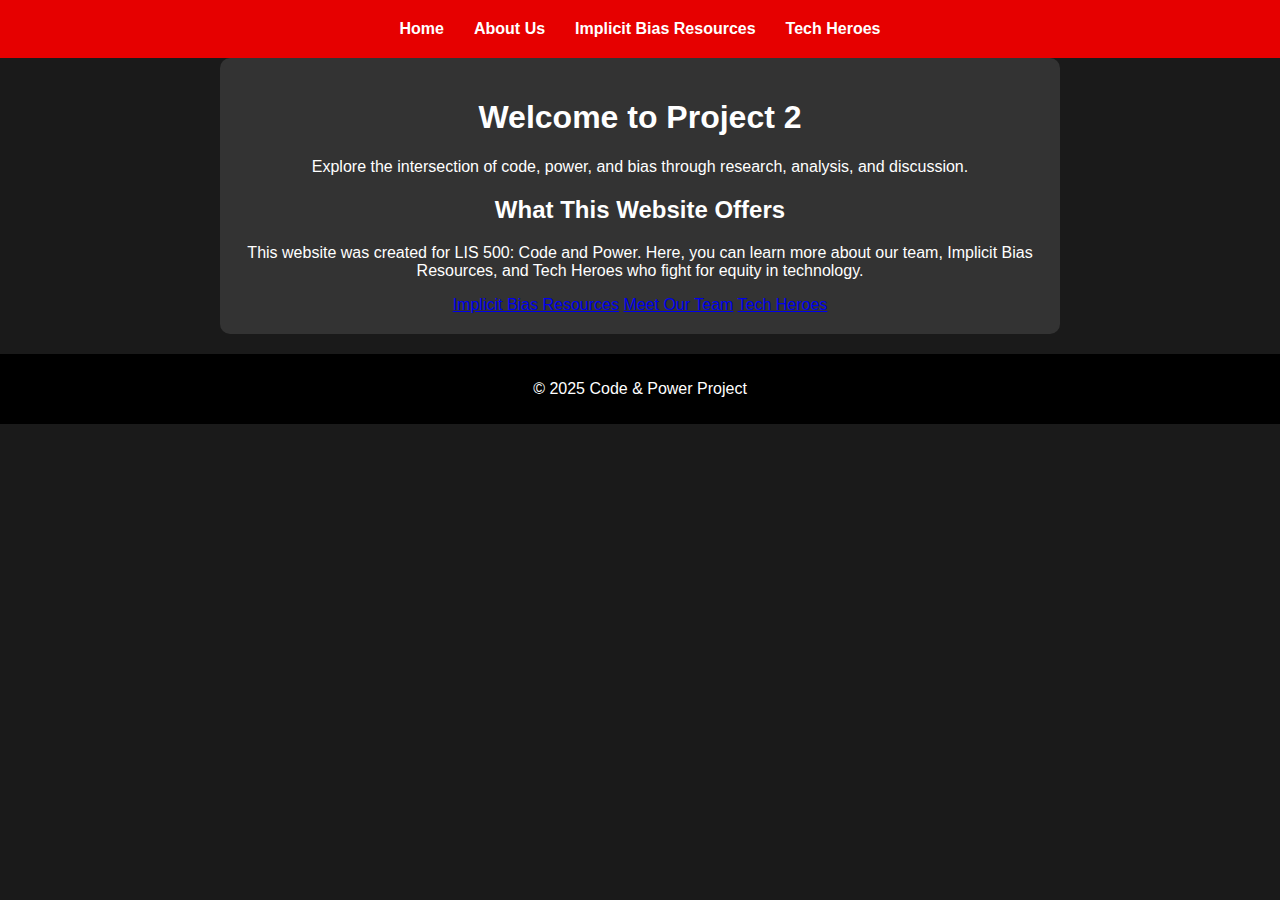
==== about.html @ d2e37087 "Update about.html" ====
<!DOCTYPE html>
<html lang="en">
<head>
    <meta charset="UTF-8">
    <meta name="viewport" content="width=device-width, initial-scale=1.0">
    <title>Welcome to Project 2</title>
    <link rel="stylesheet" href="stylepage.css">
</head>
<body>
    <header>
        <nav>
            <ul>
                <li><a href="index.html">Home</a></li>
                <li><a href="about.html">About Us</a></li>
                <li><a href="resources.html">Implicit Bias Resources</a></li>
                <li><a href="techhero.html">Tech Heroes</a></li>
            </ul>
        </nav>
    </header>

    <main class="home-container">
        <h1>Welcome to Project 2</h1>
        <p>Explore the intersection of code, power, and bias through research, analysis, and discussion.</p>

        <section class="intro-box">
            <h2>What This Website Offers</h2>
            <p>This website was created for LIS 500: Code and Power. Here, you can learn more about our team, 
               Implicit Bias Resources, and Tech Heroes who fight for equity in technology.</p>

            <div class="button-container">
                <a href="resources.html" class="info-button">Implicit Bias Resources</a>
                <a href="about.html" class="info-button">Meet Our Team</a>
                <a href="techhero.html" class="info-button">Tech Heroes</a>
            </div>
        </section>
    </main>

    <footer>
        <p>&copy; 2025 Code & Power Project</p>
    </footer>
</body>
</html>
---- stylepage.css ----
/* Global Styles */
body {
    font-family: Arial, sans-serif;
    margin: 0;
    padding: 0;
    background-color: #1a1a1a; /* Dark background for contrast */
    color: #ffffff; /* White text for readability */
    text-align: center;
}

/* Header */
header {
    background: #e60000;
    color: white;
    padding: 20px;
    text-align: center;
}

/* Navigation */
nav ul {
    list-style: none;
    padding: 0;
    margin: 0;
    display: flex;
    justify-content: center;
}

nav ul li {
    display: inline;
    margin: 0 15px;
}

nav ul li a {
    color: white;
    text-decoration: none;
    font-weight: bold;
}

/* Main Content */
main {
    max-width: 800px;
    margin: auto;
    padding: 20px;
    background: #333333; /* Dark grey container */
    border-radius: 10px;
}

/* Images */
img {
    max-width: 20%;
    height: auto;
    display: block;
    margin: 20px auto;
    border-radius: 10px;
}



/* Footer */
footer {
    background: black;
    color: white;
    text-align: center;
    padding: 10px;
    margin-top: 20px;
}

/* Button Styles */
button, a.button {
    background: #e60000;
    color: white;
    padding: 10px 20px;
    border: none;
    border-radius: 5px;
    cursor: pointer;
    text-decoration: none;
    display: inline-block;
    margin-top: 15px;
}

button:hover, a.button:hover {
    background: #ff3333;
}
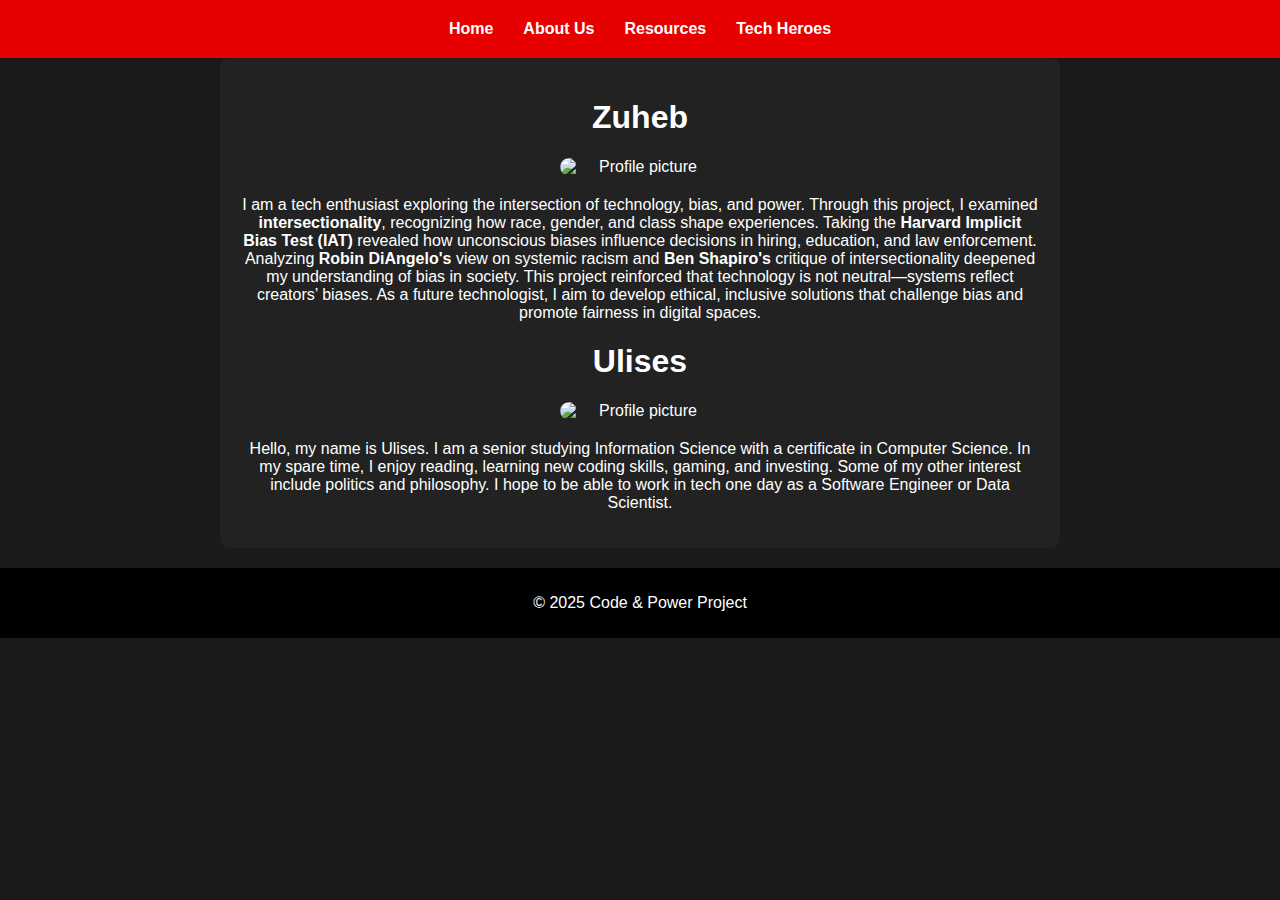
==== commit 21806c8e: "Add files via upload" ====
--- a/about.html
+++ b/about.html
@@ -3,8 +3,8 @@
 <head>
     <meta charset="UTF-8">
     <meta name="viewport" content="width=device-width, initial-scale=1.0">
-    <title>Welcome to Project 2</title>
-    <link rel="stylesheet" href="stylepage.css">
+    <title>About Us</title>
+    <link rel="stylesheet" href="./stylepage.css">
 </head>
 <body>
     <header>
@@ -12,26 +12,32 @@
             <ul>
                 <li><a href="index.html">Home</a></li>
                 <li><a href="about.html">About Us</a></li>
-                <li><a href="resources.html">Implicit Bias Resources</a></li>
+                <li><a href="resources.html">Resources</a></li>
                 <li><a href="techhero.html">Tech Heroes</a></li>
             </ul>
         </nav>
     </header>
 
-    <main class="home-container">
-        <h1>Welcome to Project 2</h1>
-        <p>Explore the intersection of code, power, and bias through research, analysis, and discussion.</p>
-
-        <section class="intro-box">
-            <h2>What This Website Offers</h2>
-            <p>This website was created for LIS 500: Code and Power. Here, you can learn more about our team, 
-               Implicit Bias Resources, and Tech Heroes who fight for equity in technology.</p>
-
-            <div class="button-container">
-                <a href="resources.html" class="info-button">Implicit Bias Resources</a>
-                <a href="about.html" class="info-button">Meet Our Team</a>
-                <a href="techhero.html" class="info-button">Tech Heroes</a>
-            </div>
+    <main>
+        <section class="about">
+            <h1>Zuheb</h1>
+            <img src="image 1.jpg" alt="Profile picture">
+            <p>
+                I am a tech enthusiast exploring the intersection of technology, bias, and power. Through this project, I examined 
+                <strong>intersectionality</strong>, recognizing how race, gender, and class shape experiences. Taking the 
+                <strong>Harvard Implicit Bias Test (IAT)</strong> revealed how unconscious biases influence decisions in hiring, 
+                education, and law enforcement. Analyzing <strong>Robin DiAngelo's</strong> view on systemic racism and 
+                <strong>Ben Shapiro's</strong> critique of intersectionality deepened my understanding of bias in society. 
+                This project reinforced that technology is not neutral—systems reflect creators’ biases. As a future technologist, 
+                I aim to develop ethical, inclusive solutions that challenge bias and promote fairness in digital spaces.
+            </p>
+            <h1>Ulises</h1>
+            <img src="Ulises.jpg" alt="Profile picture">
+            <p>
+                Hello, my name is Ulises. I am a senior studying Information Science with a certificate in Computer Science. 
+                In my spare time, I enjoy reading, learning new coding skills, gaming, and investing. Some of my other interest 
+                include politics and philosophy. I hope to be able to work in tech one day as a Software Engineer or Data Scientist.
+            </p>
         </section>
     </main>
 
@@ -39,4 +45,4 @@
         <p>&copy; 2025 Code & Power Project</p>
     </footer>
 </body>
-</html>
+</html>--- a/stylepage.css
+++ b/stylepage.css
@@ -41,8 +41,45 @@
     max-width: 800px;
     margin: auto;
     padding: 20px;
-    background: #333333; /* Dark grey container */
+    background: #222222; /* Matching darker background */
     border-radius: 10px;
+}
+
+/* Home Page Specific Styling */
+.home-container h1 {
+    margin-top: 20px;
+    font-size: 2.5em;
+}
+
+/* Adjusted Middle Box Color */
+.intro-box {
+    background-color: #292929; /* Darker grey to match the theme */
+    padding: 20px;
+    margin: 30px auto;
+    border-radius: 10px;
+    width: 60%;
+    max-width: 800px;
+}
+
+/* Button Section */
+.button-container {
+    display: flex;
+    justify-content: center;
+    gap: 15px;
+    margin-top: 20px;
+}
+
+.info-button {
+    background-color: #42b983;
+    color: black;
+    padding: 12px 18px;
+    border-radius: 8px;
+    text-decoration: none;
+    font-weight: bold;
+}
+
+.info-button:hover {
+    background-color: #36a572;
 }
 
 /* Images */
@@ -53,8 +90,6 @@
     margin: 20px auto;
     border-radius: 10px;
 }
-
-
 
 /* Footer */
 footer {
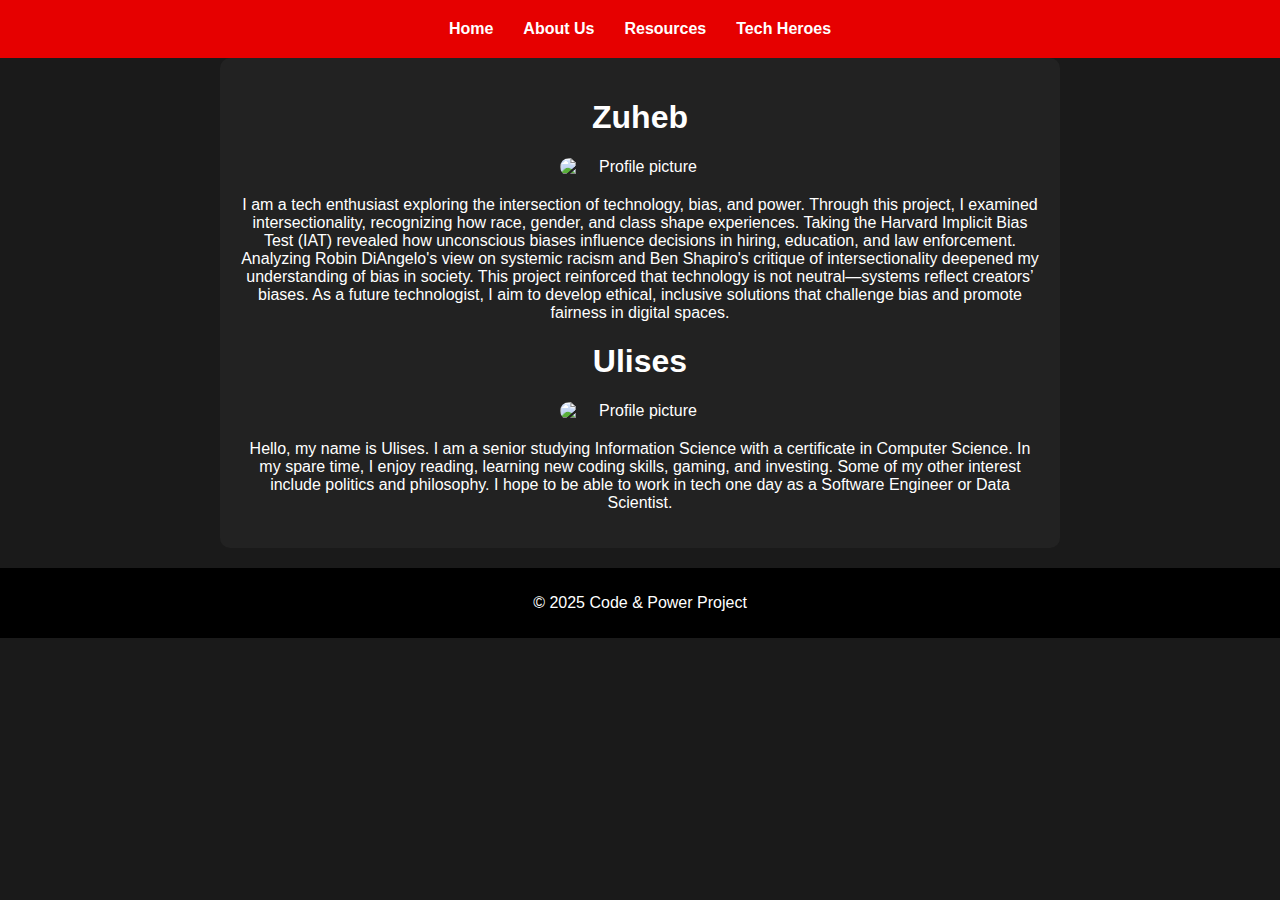
==== commit 0dcca876: "Update about.html" ====
--- a/about.html
+++ b/about.html
@@ -24,10 +24,10 @@
             <img src="image 1.jpg" alt="Profile picture">
             <p>
                 I am a tech enthusiast exploring the intersection of technology, bias, and power. Through this project, I examined 
-                <strong>intersectionality</strong>, recognizing how race, gender, and class shape experiences. Taking the 
-                <strong>Harvard Implicit Bias Test (IAT)</strong> revealed how unconscious biases influence decisions in hiring, 
-                education, and law enforcement. Analyzing <strong>Robin DiAngelo's</strong> view on systemic racism and 
-                <strong>Ben Shapiro's</strong> critique of intersectionality deepened my understanding of bias in society. 
+                intersectionality, recognizing how race, gender, and class shape experiences. Taking the 
+                Harvard Implicit Bias Test (IAT) revealed how unconscious biases influence decisions in hiring, 
+                education, and law enforcement. Analyzing Robin DiAngelo's view on systemic racism and 
+                Ben Shapiro's critique of intersectionality deepened my understanding of bias in society. 
                 This project reinforced that technology is not neutral—systems reflect creators’ biases. As a future technologist, 
                 I aim to develop ethical, inclusive solutions that challenge bias and promote fairness in digital spaces.
             </p>
@@ -45,4 +45,4 @@
         <p>&copy; 2025 Code & Power Project</p>
     </footer>
 </body>
-</html>+</html>
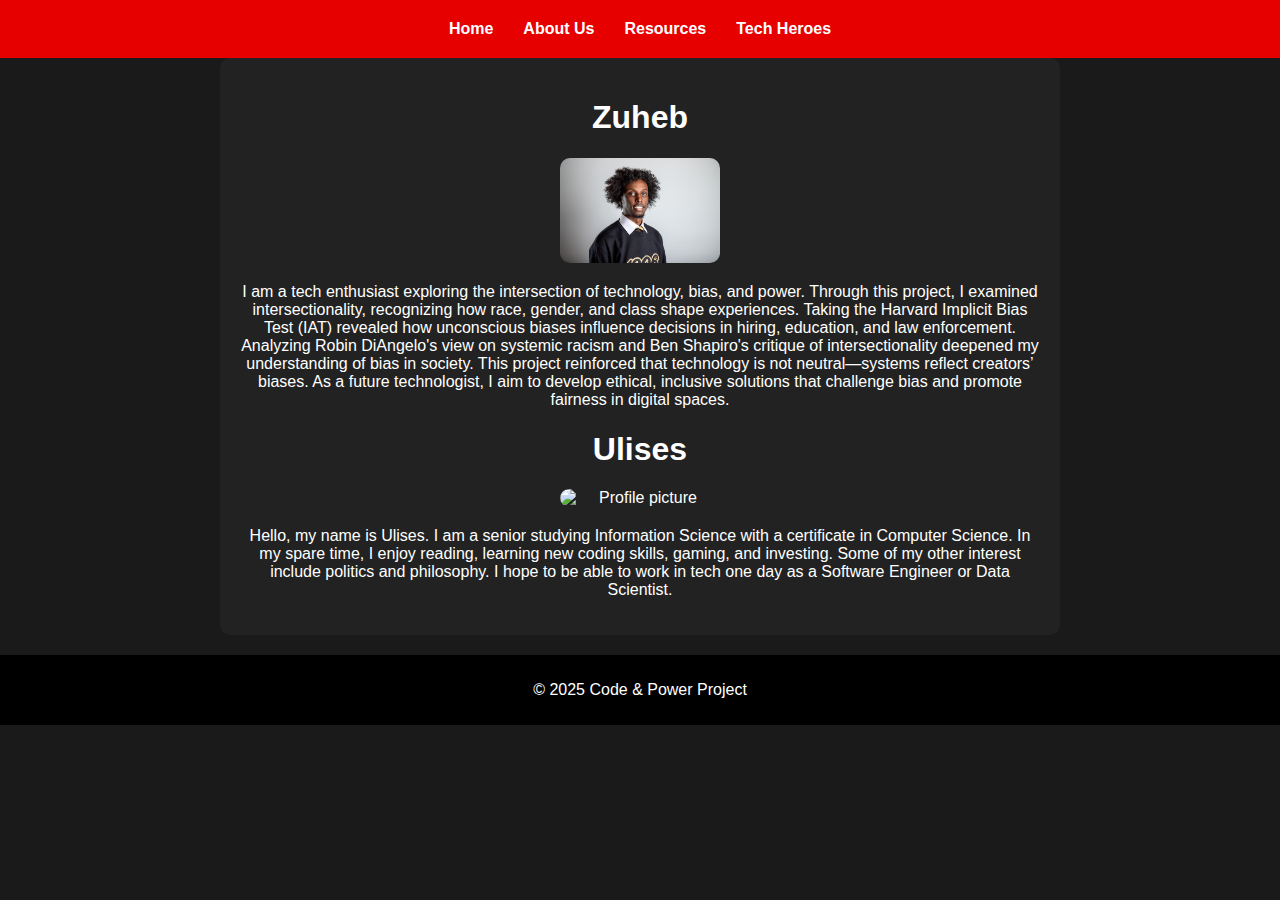
==== commit 3b6d1a17: "Update about.html" ====
--- a/about.html
+++ b/about.html
@@ -21,7 +21,7 @@
     <main>
         <section class="about">
             <h1>Zuheb</h1>
-            <img src="image 1.jpg" alt="Profile picture">
+            <img src="images/IMG_6433.jpg" alt="Profile picture">
             <p>
                 I am a tech enthusiast exploring the intersection of technology, bias, and power. Through this project, I examined 
                 intersectionality, recognizing how race, gender, and class shape experiences. Taking the 
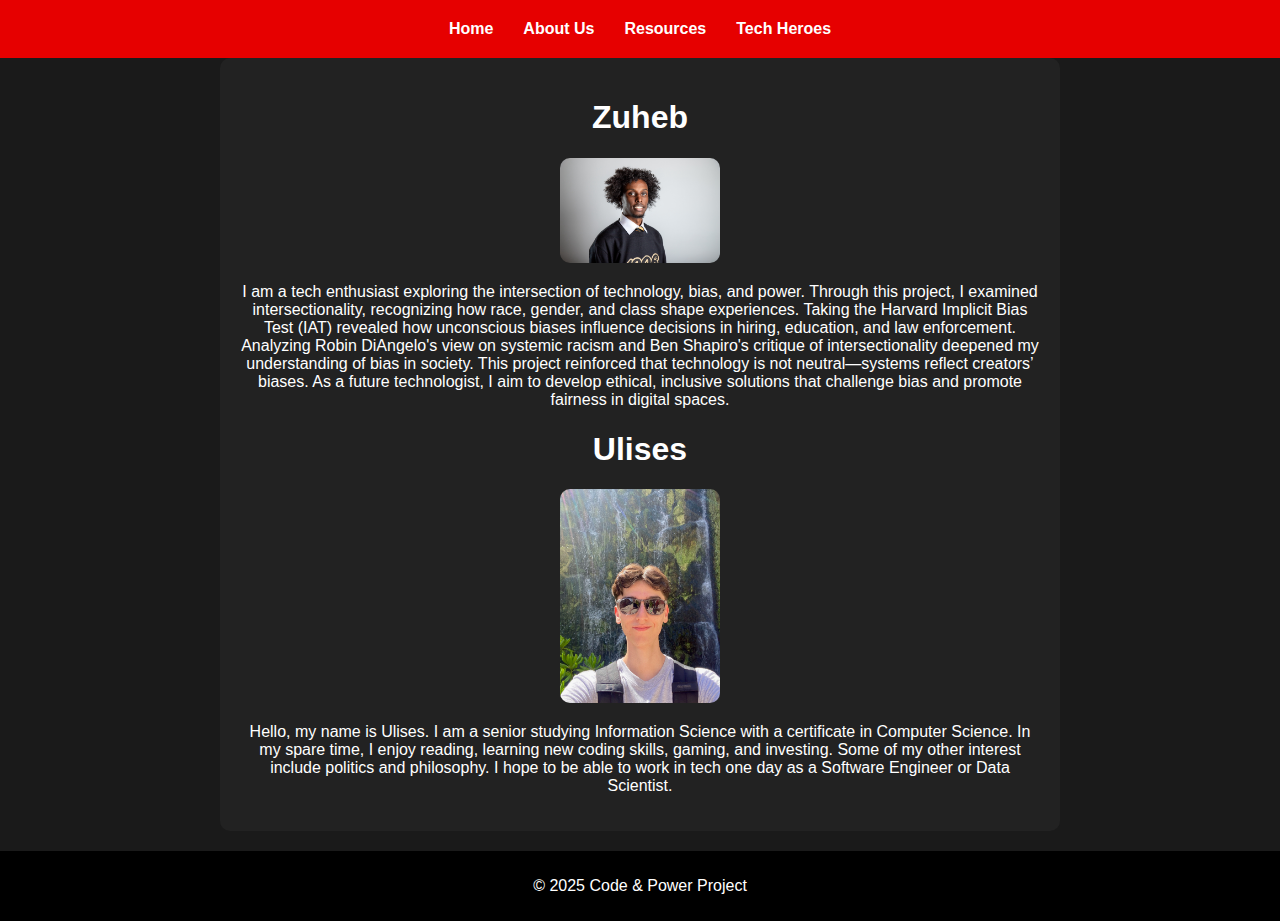
==== commit aef3e499: "Update about.html" ====
--- a/about.html
+++ b/about.html
@@ -32,7 +32,7 @@
                 I aim to develop ethical, inclusive solutions that challenge bias and promote fairness in digital spaces.
             </p>
             <h1>Ulises</h1>
-            <img src="Ulises.jpg" alt="Profile picture">
+            <img src="images/Ulises.jpg" alt="Profile picture">
             <p>
                 Hello, my name is Ulises. I am a senior studying Information Science with a certificate in Computer Science. 
                 In my spare time, I enjoy reading, learning new coding skills, gaming, and investing. Some of my other interest 
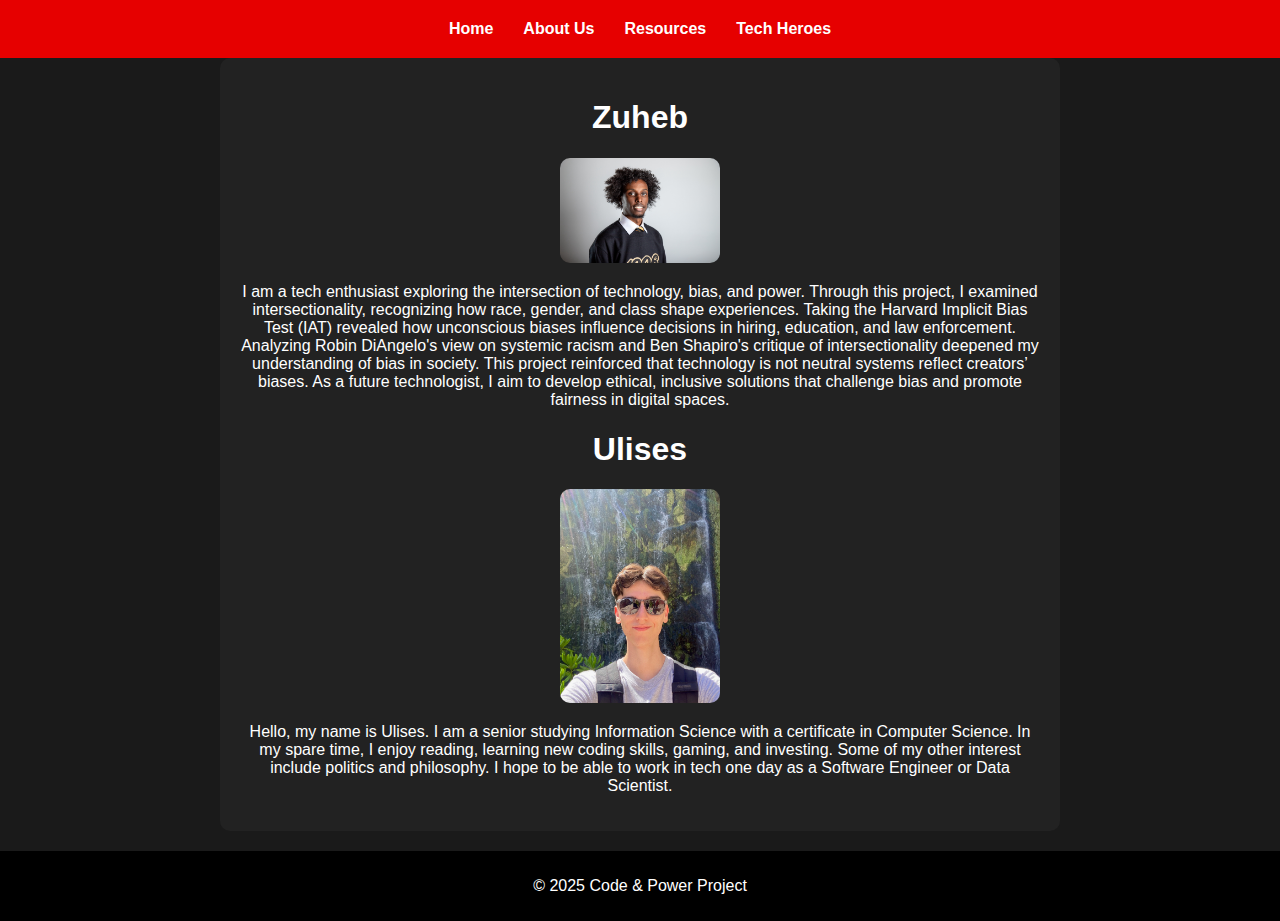
==== commit 97185e85: "Update about.html" ====
--- a/about.html
+++ b/about.html
@@ -28,7 +28,7 @@
                 Harvard Implicit Bias Test (IAT) revealed how unconscious biases influence decisions in hiring, 
                 education, and law enforcement. Analyzing Robin DiAngelo's view on systemic racism and 
                 Ben Shapiro's critique of intersectionality deepened my understanding of bias in society. 
-                This project reinforced that technology is not neutral—systems reflect creators’ biases. As a future technologist, 
+                This project reinforced that technology is not neutral systems reflect creators’ biases. As a future technologist, 
                 I aim to develop ethical, inclusive solutions that challenge bias and promote fairness in digital spaces.
             </p>
             <h1>Ulises</h1>
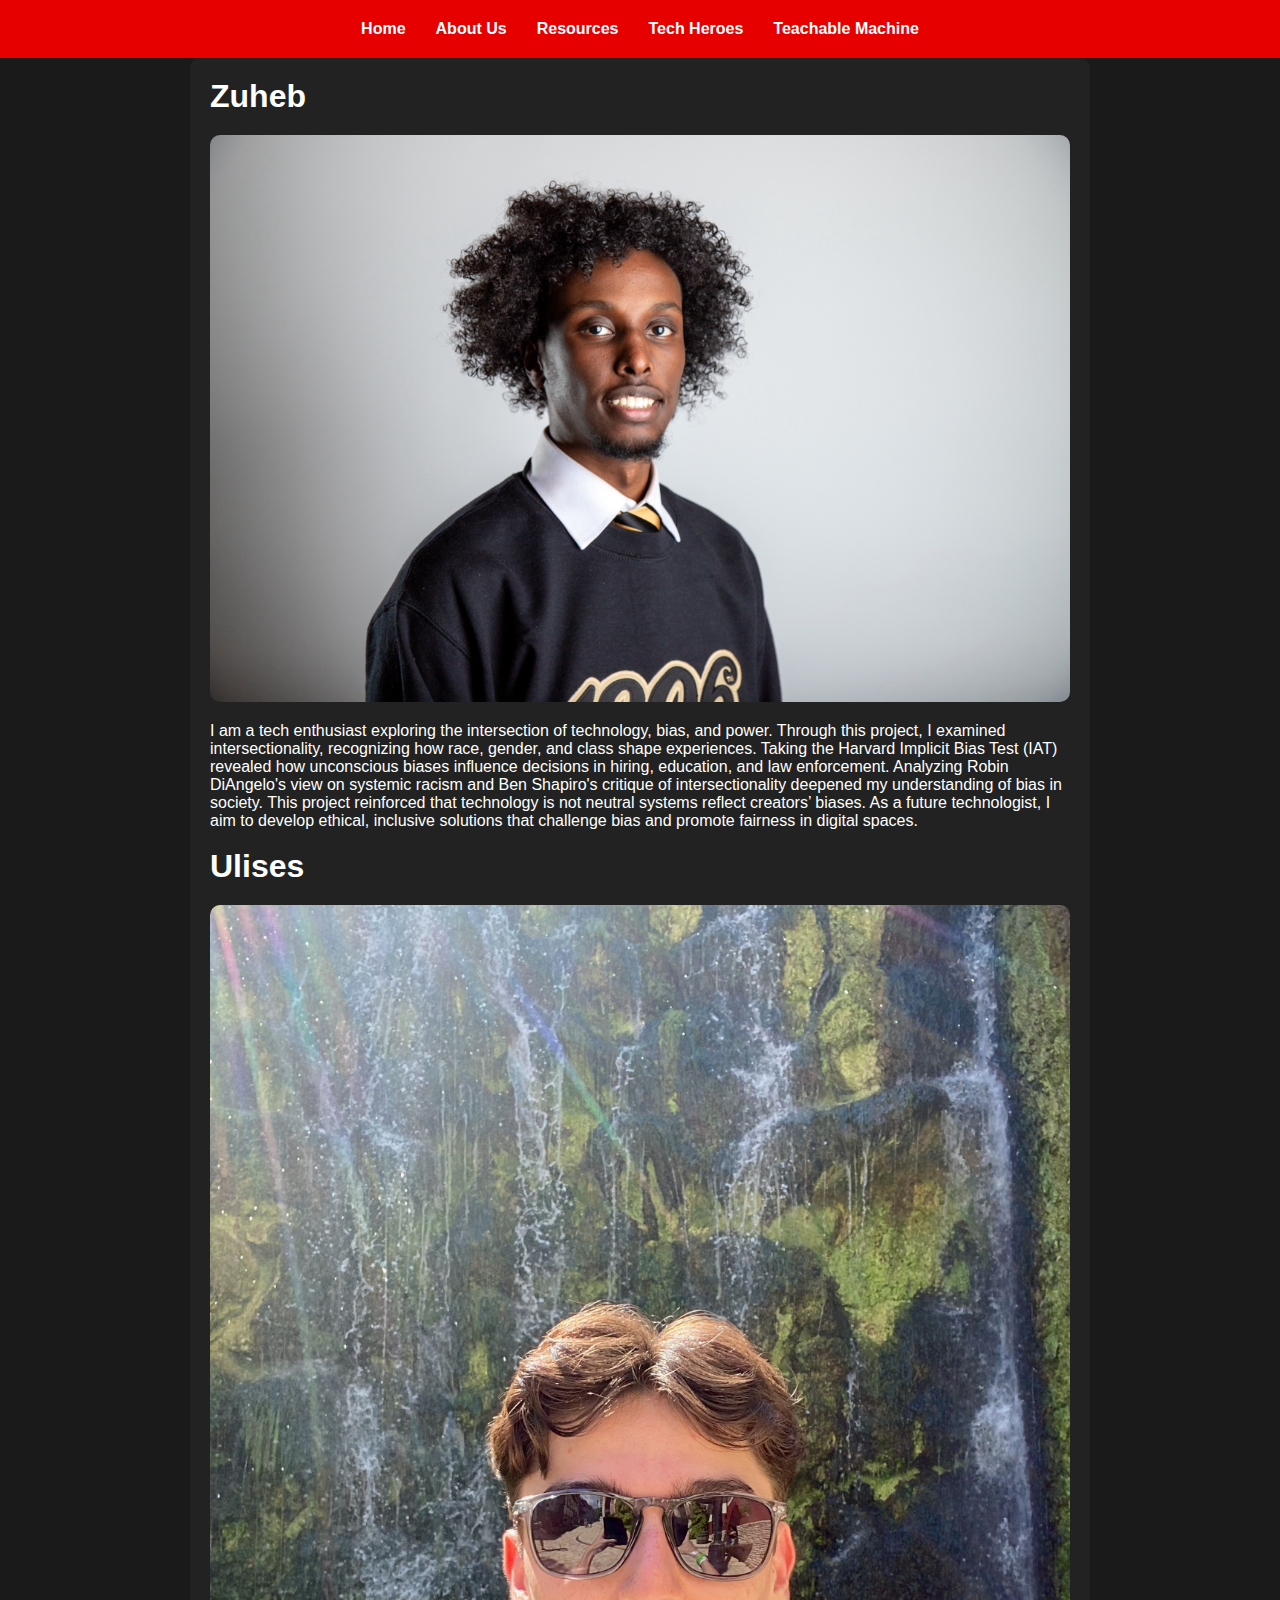
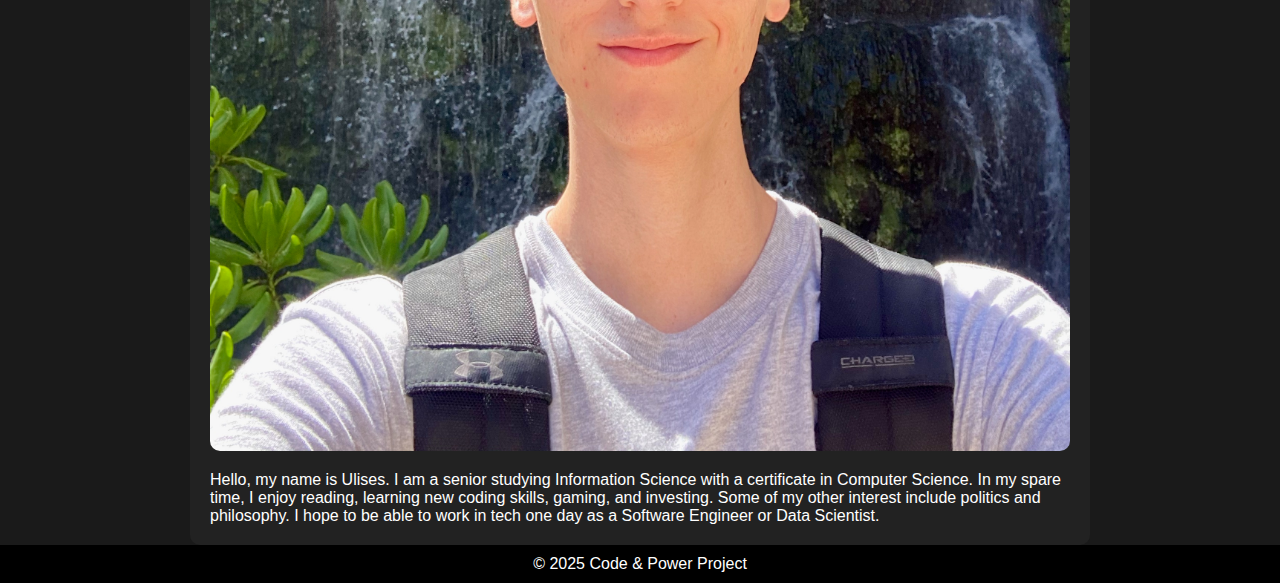
==== commit 9fae6fb8: "fixed formatting" ====
--- a/about.html
+++ b/about.html
@@ -1,11 +1,13 @@
 <!DOCTYPE html>
 <html lang="en">
+
 <head>
     <meta charset="UTF-8">
     <meta name="viewport" content="width=device-width, initial-scale=1.0">
     <title>About Us</title>
     <link rel="stylesheet" href="./stylepage.css">
 </head>
+
 <body>
     <header>
         <nav>
@@ -14,6 +16,7 @@
                 <li><a href="about.html">About Us</a></li>
                 <li><a href="resources.html">Resources</a></li>
                 <li><a href="techhero.html">Tech Heroes</a></li>
+                <li><a href="teachablemachine.html">Teachable Machine</a></li>
             </ul>
         </nav>
     </header>
@@ -23,20 +26,27 @@
             <h1>Zuheb</h1>
             <img src="images/IMG_6433.jpg" alt="Profile picture">
             <p>
-                I am a tech enthusiast exploring the intersection of technology, bias, and power. Through this project, I examined 
-                intersectionality, recognizing how race, gender, and class shape experiences. Taking the 
-                Harvard Implicit Bias Test (IAT) revealed how unconscious biases influence decisions in hiring, 
-                education, and law enforcement. Analyzing Robin DiAngelo's view on systemic racism and 
-                Ben Shapiro's critique of intersectionality deepened my understanding of bias in society. 
-                This project reinforced that technology is not neutral systems reflect creators’ biases. As a future technologist, 
-                I aim to develop ethical, inclusive solutions that challenge bias and promote fairness in digital spaces.
+                I am a tech enthusiast exploring the intersection of technology, bias, and power. Through this project,
+                I examined
+                intersectionality, recognizing how race, gender, and class shape experiences. Taking the
+                Harvard Implicit Bias Test (IAT) revealed how unconscious biases influence decisions in hiring,
+                education, and law enforcement. Analyzing Robin DiAngelo's view on systemic racism and
+                Ben Shapiro's critique of intersectionality deepened my understanding of bias in society.
+                This project reinforced that technology is not neutral systems reflect creators’ biases. As a future
+                technologist,
+                I aim to develop ethical, inclusive solutions that challenge bias and promote fairness in digital
+                spaces.
             </p>
+            <br>
             <h1>Ulises</h1>
             <img src="images/Ulises.jpg" alt="Profile picture">
             <p>
-                Hello, my name is Ulises. I am a senior studying Information Science with a certificate in Computer Science. 
-                In my spare time, I enjoy reading, learning new coding skills, gaming, and investing. Some of my other interest 
-                include politics and philosophy. I hope to be able to work in tech one day as a Software Engineer or Data Scientist.
+                Hello, my name is Ulises. I am a senior studying Information Science with a certificate in Computer
+                Science.
+                In my spare time, I enjoy reading, learning new coding skills, gaming, and investing. Some of my other
+                interest
+                include politics and philosophy. I hope to be able to work in tech one day as a Software Engineer or
+                Data Scientist.
             </p>
         </section>
     </main>
@@ -45,4 +55,5 @@
         <p>&copy; 2025 Code & Power Project</p>
     </footer>
 </body>
-</html>
+
+</html>--- a/stylepage.css
+++ b/stylepage.css
@@ -1,32 +1,36 @@
-/* Global Styles */
-body {
-    font-family: Arial, sans-serif;
+/* Reset & Base */
+* {
     margin: 0;
     padding: 0;
-    background-color: #1a1a1a; /* Dark background for contrast */
-    color: #ffffff; /* White text for readability */
+    box-sizing: border-box;
+}
+
+html, body {
+    height: 100%;
+    font-family: Arial, sans-serif;
+    background-color: #1a1a1a;
+    color: #ffffff;
+    display: flex;
+    flex-direction: column;
+}
+
+/* Navigation Header */
+header {
+    background: #e60000;
+    padding: 20px 0;
     text-align: center;
 }
 
-/* Header */
-header {
-    background: #e60000;
-    color: white;
-    padding: 20px;
-    text-align: center;
-}
-
-/* Navigation */
 nav ul {
+    display: flex;
+    justify-content: center;
+    flex-wrap: wrap;
     list-style: none;
     padding: 0;
     margin: 0;
-    display: flex;
-    justify-content: center;
 }
 
 nav ul li {
-    display: inline;
     margin: 0 15px;
 }
 
@@ -36,58 +40,14 @@
     font-weight: bold;
 }
 
-/* Main Content */
+/* Main Container */
 main {
-    max-width: 800px;
+    flex: 1;
+    max-width: 900px;
     margin: auto;
+    width: 90%;
     padding: 20px;
-    background: #222222; /* Matching darker background */
-    border-radius: 10px;
-}
-
-/* Home Page Specific Styling */
-.home-container h1 {
-    margin-top: 20px;
-    font-size: 2.5em;
-}
-
-/* Adjusted Middle Box Color */
-.intro-box {
-    background-color: #292929; /* Darker grey to match the theme */
-    padding: 20px;
-    margin: 30px auto;
-    border-radius: 10px;
-    width: 60%;
-    max-width: 800px;
-}
-
-/* Button Section */
-.button-container {
-    display: flex;
-    justify-content: center;
-    gap: 15px;
-    margin-top: 20px;
-}
-
-.info-button {
-    background-color: #42b983;
-    color: black;
-    padding: 12px 18px;
-    border-radius: 8px;
-    text-decoration: none;
-    font-weight: bold;
-}
-
-.info-button:hover {
-    background-color: #36a572;
-}
-
-/* Images */
-img {
-    max-width: 20%;
-    height: auto;
-    display: block;
-    margin: 20px auto;
+    background-color: #222222;
     border-radius: 10px;
 }
 
@@ -97,22 +57,125 @@
     color: white;
     text-align: center;
     padding: 10px;
+    margin-top: auto;
+}
+
+/* Homepage */
+.home-container h1 {
+    margin-top: 20px;
+    font-size: 2.5em;
+}
+
+.intro-box {
+    background-color: #292929;
+    padding: 20px;
+    margin: 30px auto;
+    border-radius: 10px;
+    max-width: 800px;
+}
+
+/* Button Styles */
+.button-container {
+    display: flex;
+    justify-content: center;
+    flex-wrap: wrap;
+    gap: 15px;
     margin-top: 20px;
 }
 
-/* Button Styles */
-button, a.button {
-    background: #e60000;
+.info-button {
+    background-color: #e60000;
     color: white;
-    padding: 10px 20px;
+    padding: 12px 18px;
+    border-radius: 8px;
+    text-decoration: none;
+    font-weight: bold;
     border: none;
-    border-radius: 5px;
-    cursor: pointer;
-    text-decoration: none;
-    display: inline-block;
-    margin-top: 15px;
+    transition: background-color 0.3s ease;
 }
 
-button:hover, a.button:hover {
-    background: #ff3333;
+.info-button:hover {
+    background-color: #ff3333;
 }
+
+/* Image Styles */
+img {
+    max-width: 100%;
+    height: auto;
+    display: block;
+    margin: 20px auto;
+    border-radius: 10px;
+}
+
+/* Resources & Tech Heroes Shared Style */
+.resources, .tech-hero {
+    text-align: left;
+}
+
+.resources h1, .tech-hero h1 {
+    text-align: center;
+    color: #ffcc00;
+    margin-bottom: 15px;
+}
+
+.resources h2, .tech-hero h2 {
+    color: #ffcc00;
+    margin-top: 25px;
+}
+
+/* Section Box Reusable */
+.resource-box {
+    background-color: #292929;
+    padding: 20px;
+    border-radius: 8px;
+    margin-bottom: 20px;
+}
+
+/* Links */
+.resources a, .tech-hero a {
+    color: #ffcc00;
+    text-decoration: none;
+    font-weight: bold;
+    font-size: 1.05em;
+    display: inline-block;
+    margin-top: 10px;
+}
+
+.resources a:hover, .tech-hero a:hover {
+    color: #ff9900;
+    text-decoration: underline;
+}
+
+/* List Items */
+.resources ul, .tech-hero ul {
+    list-style-type: none;
+    padding-left: 0;
+}
+
+.resources ul li {
+    margin: 10px 0;
+}
+
+/* Responsive Design */
+@media screen and (max-width: 768px) {
+    nav ul {
+        flex-direction: column;
+        gap: 10px;
+    }
+
+    .info-button {
+        width: 80%;
+        text-align: center;
+    }
+}
+
+/* Canvas Container for Live Model */
+#canvas-container {
+    display: flex;
+    justify-content: center;
+    margin-top: 20px;
+}
+
+#TM-page h2 {
+    margin-top: 10px; 
+  }
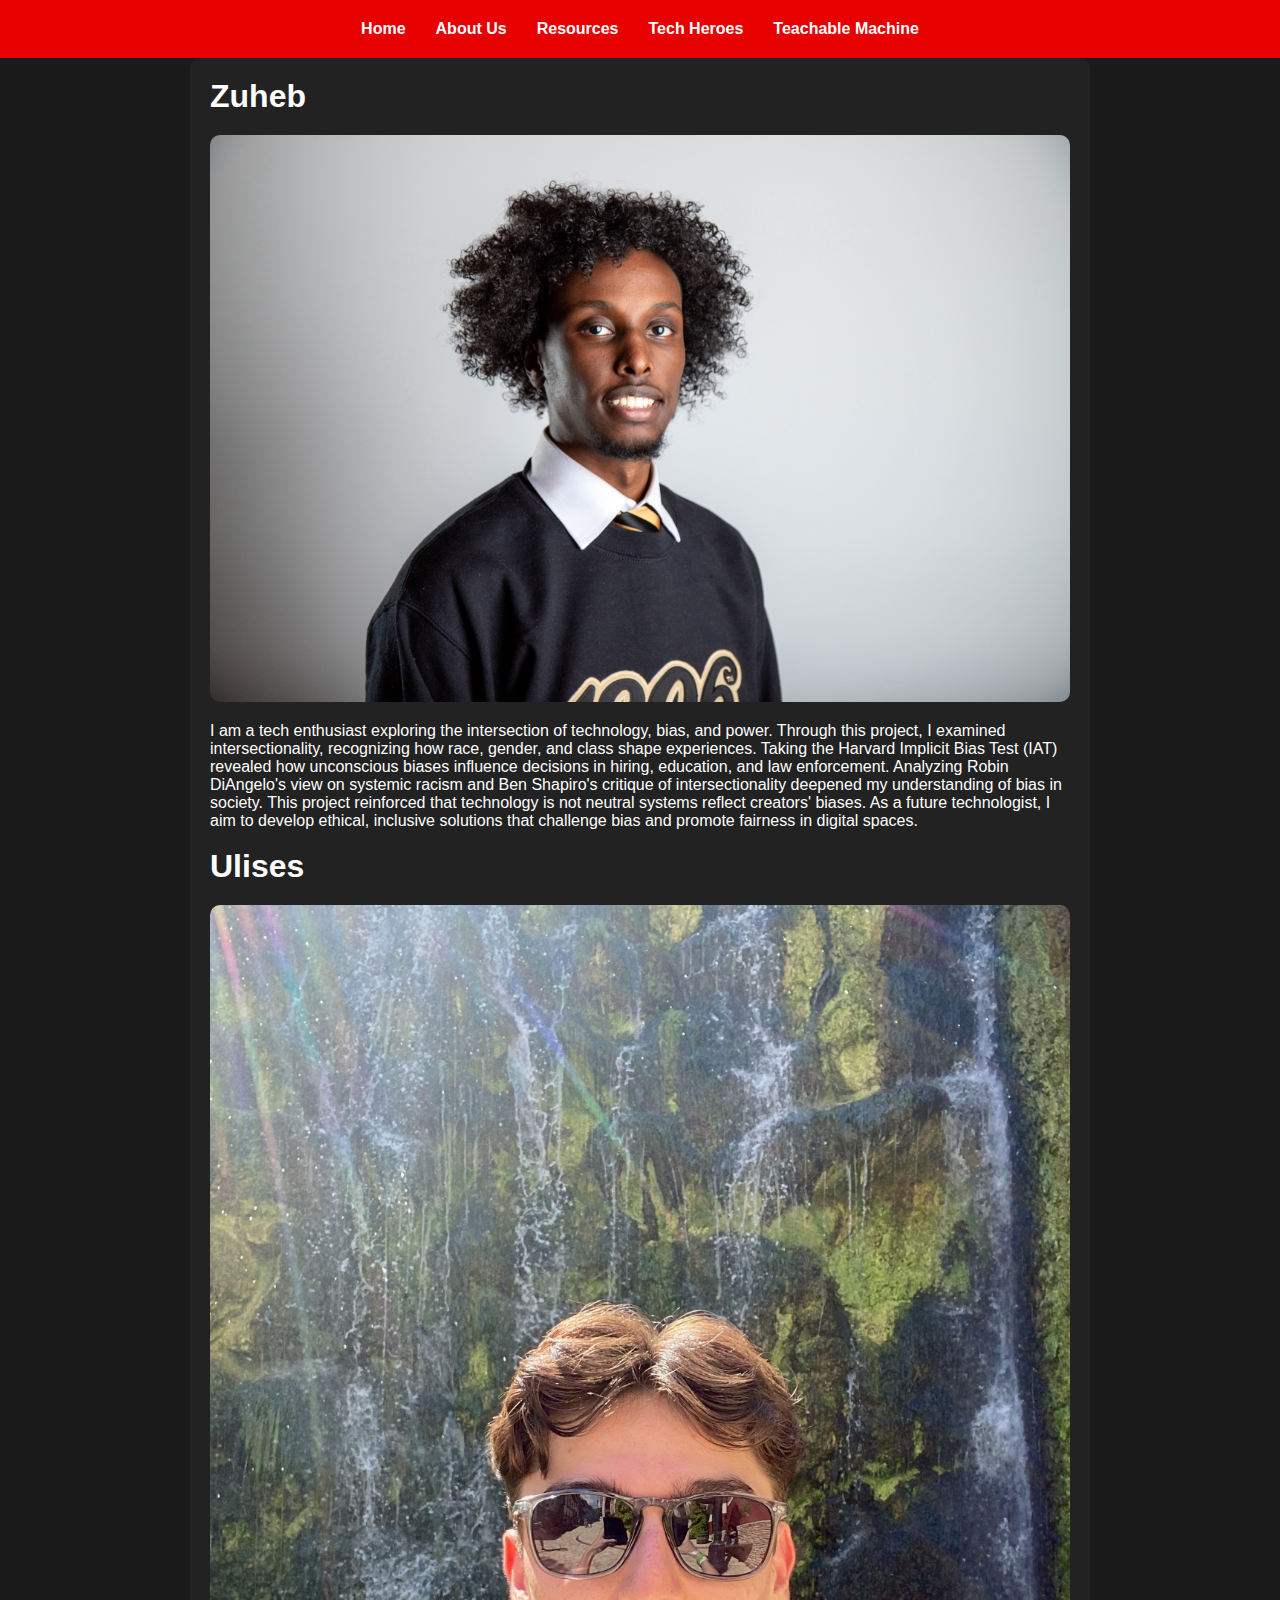
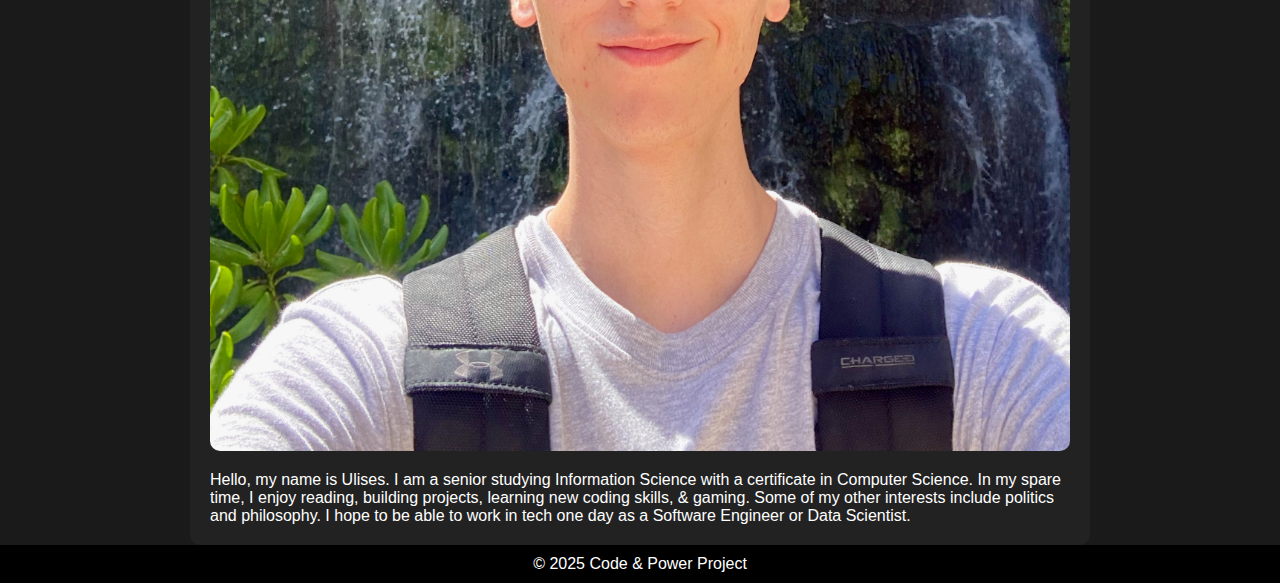
==== commit 00c1e8c5: "minor fixes'" ====
--- a/about.html
+++ b/about.html
@@ -32,7 +32,7 @@
                 Harvard Implicit Bias Test (IAT) revealed how unconscious biases influence decisions in hiring,
                 education, and law enforcement. Analyzing Robin DiAngelo's view on systemic racism and
                 Ben Shapiro's critique of intersectionality deepened my understanding of bias in society.
-                This project reinforced that technology is not neutral systems reflect creators’ biases. As a future
+                This project reinforced that technology is not neutral systems reflect creators' biases. As a future
                 technologist,
                 I aim to develop ethical, inclusive solutions that challenge bias and promote fairness in digital
                 spaces.
@@ -42,11 +42,9 @@
             <img src="images/Ulises.jpg" alt="Profile picture">
             <p>
                 Hello, my name is Ulises. I am a senior studying Information Science with a certificate in Computer
-                Science.
-                In my spare time, I enjoy reading, learning new coding skills, gaming, and investing. Some of my other
-                interest
-                include politics and philosophy. I hope to be able to work in tech one day as a Software Engineer or
-                Data Scientist.
+                Science. In my spare time, I enjoy reading, building projects, learning new coding skills, & gaming. 
+                Some of my other interests include politics and philosophy. I hope to be able to work in tech one day 
+                as a Software Engineer or Data Scientist.
             </p>
         </section>
     </main>
